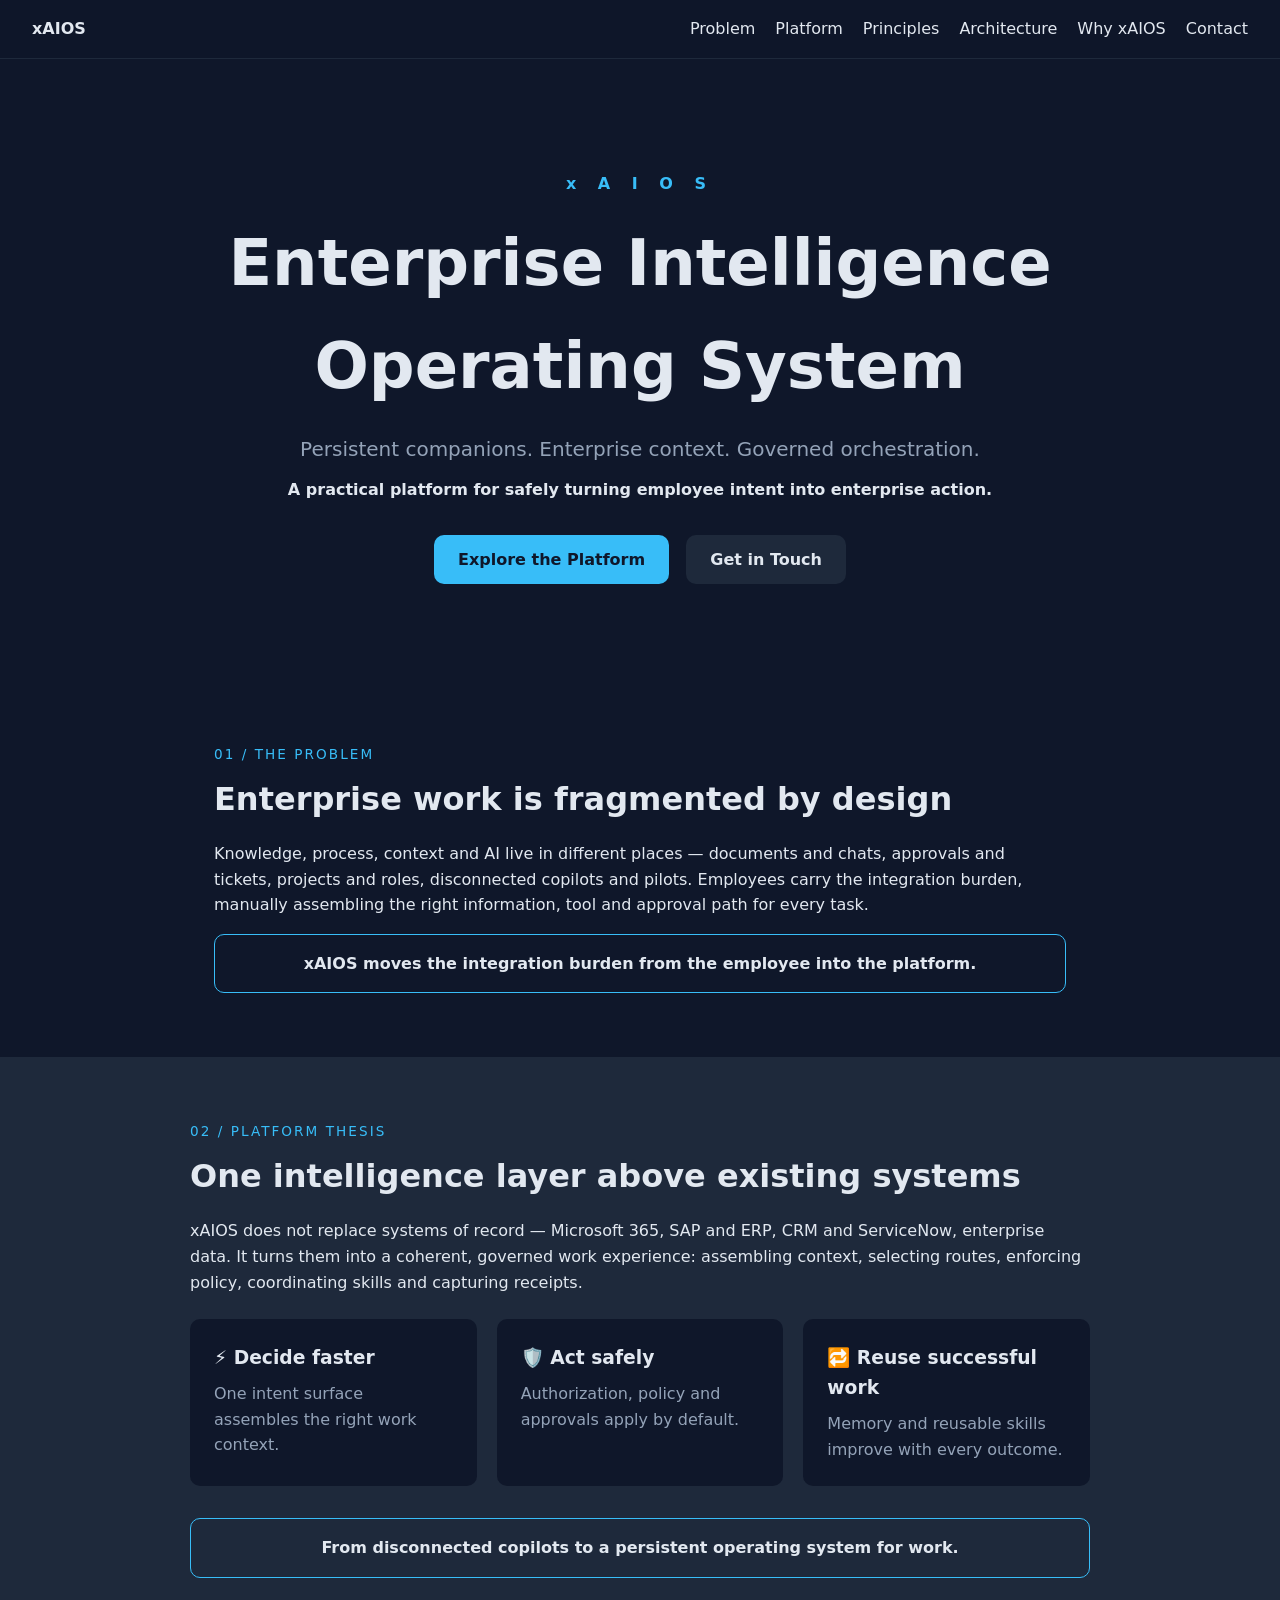
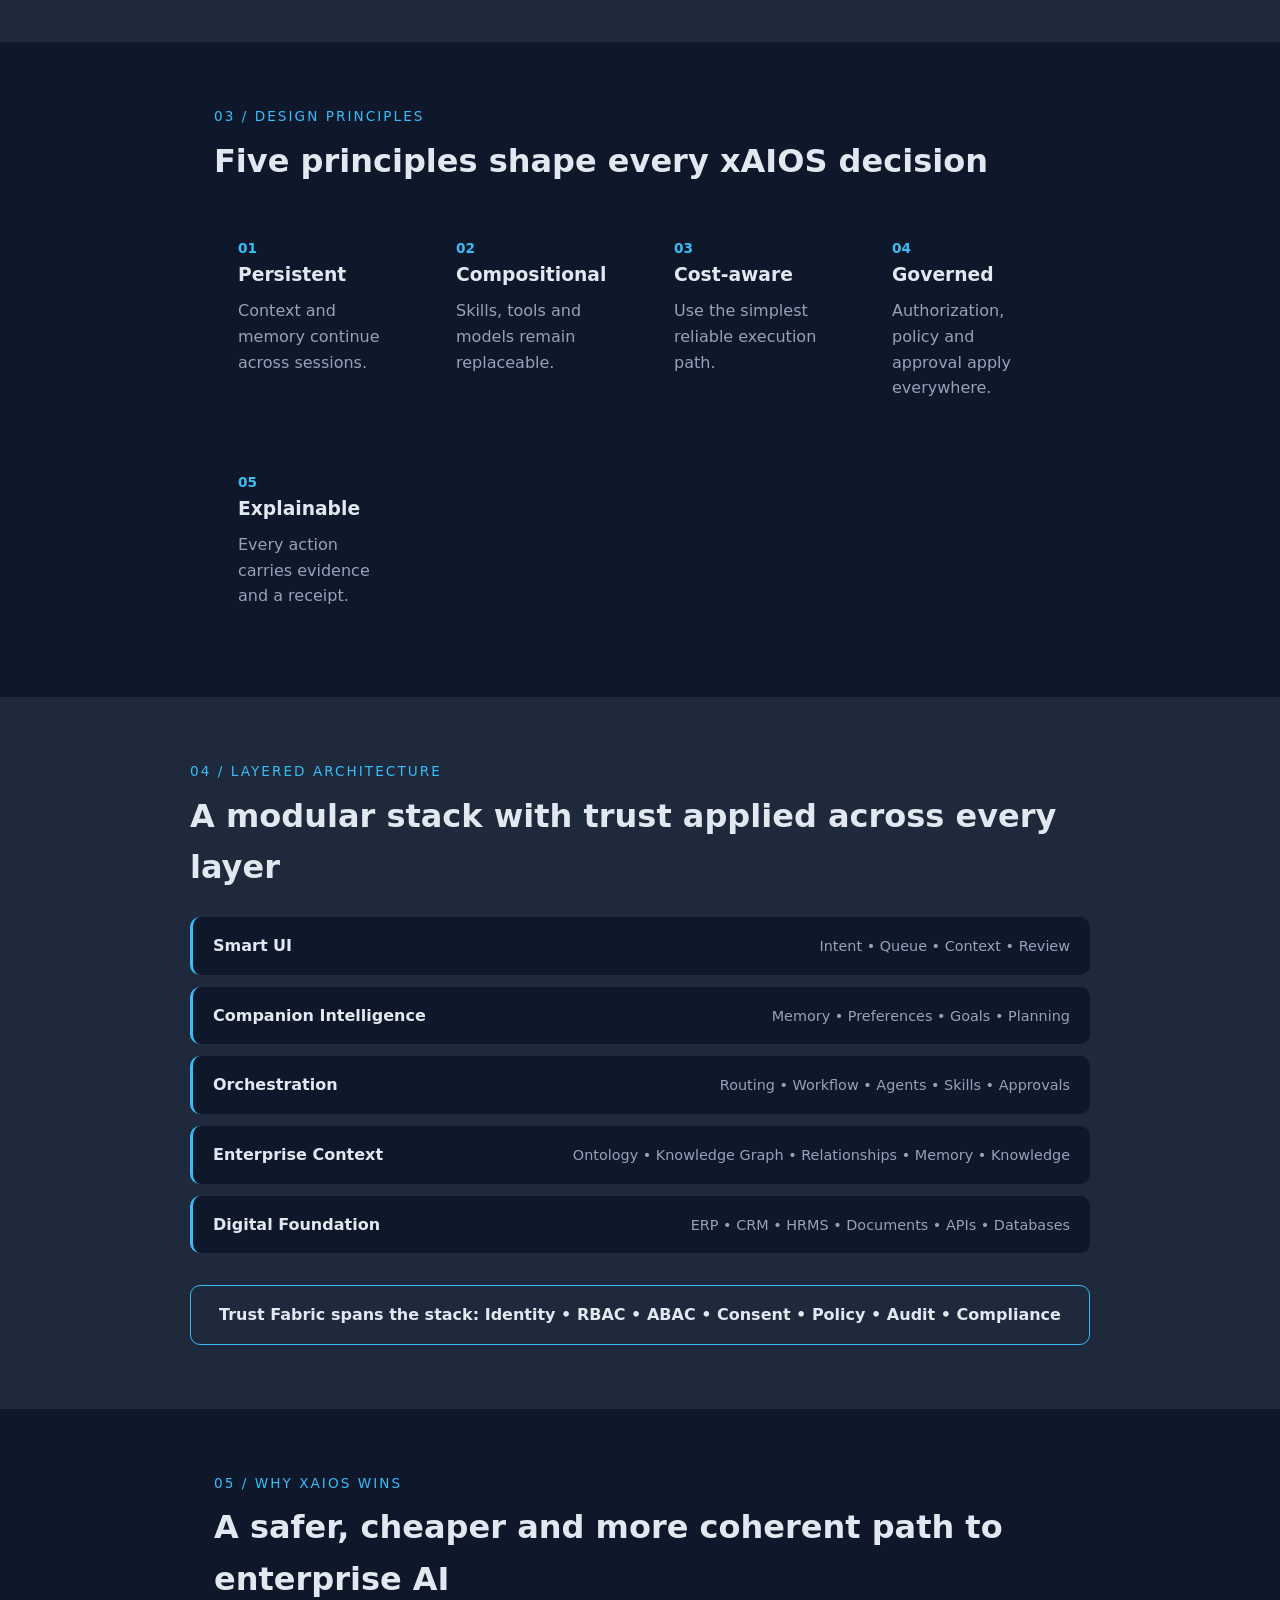
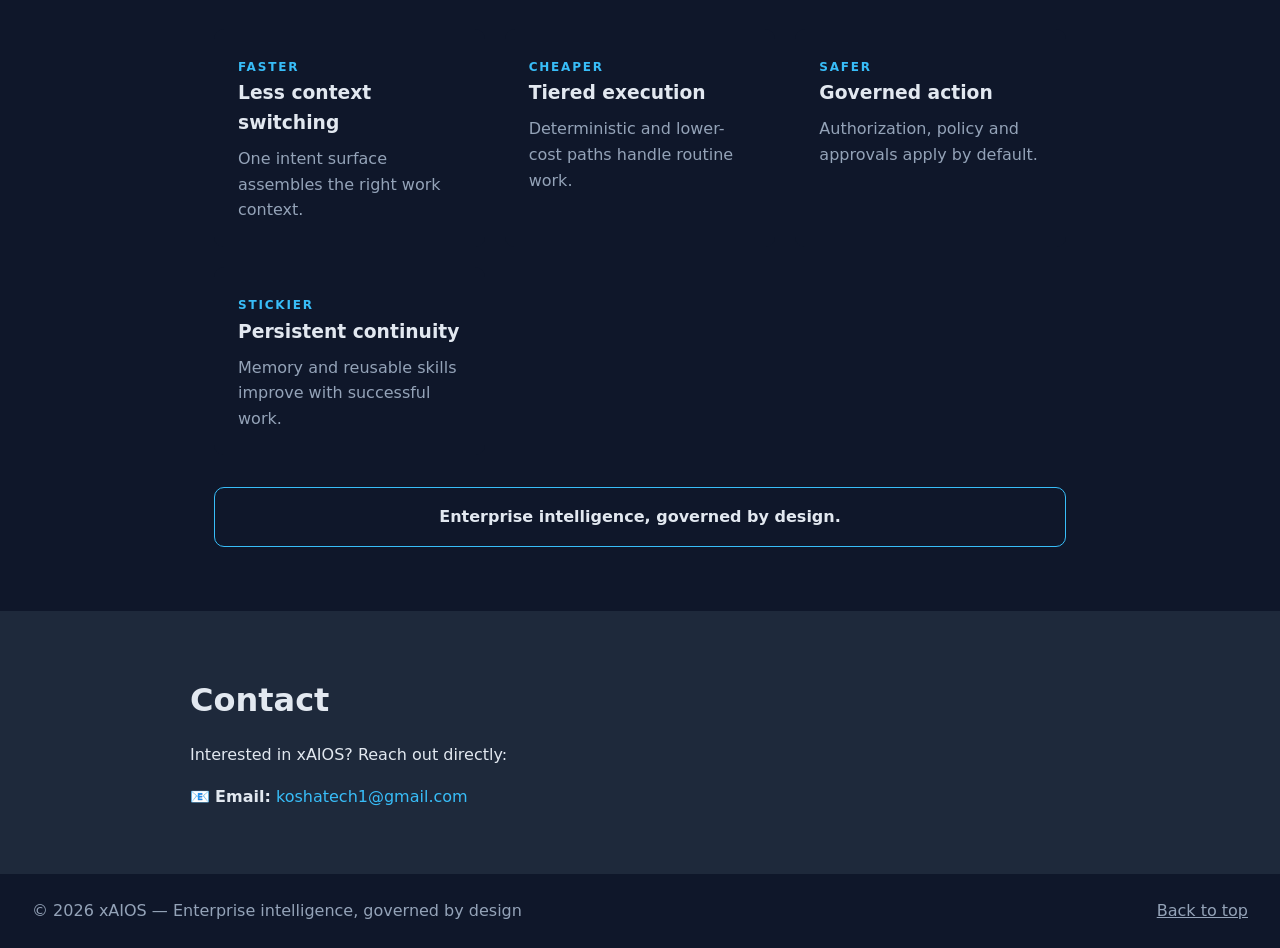
==== index.html @ 24272462 "Initial commit: xAIOS one-page website Co-authored-by: Copilot <223556219+Copilot@users.noreply.gith" ====
<!DOCTYPE html>
<html lang="en">
<head>
  <meta charset="UTF-8" />
  <meta name="viewport" content="width=device-width, initial-scale=1.0" />
  <title>xAIOS — Enterprise Intelligence Operating System</title>
  <meta name="description" content="xAIOS: persistent companions, enterprise context, governed orchestration. A practical platform for safely turning employee intent into enterprise action." />
  <link rel="stylesheet" href="style.css" />
</head>
<body>
  <header class="navbar">
    <a class="logo" href="#hero">xAIOS</a>
    <nav>
      <a href="#problem">Problem</a>
      <a href="#thesis">Platform</a>
      <a href="#principles">Principles</a>
      <a href="#architecture">Architecture</a>
      <a href="#why">Why xAIOS</a>
      <a href="#contact">Contact</a>
    </nav>
  </header>

  <!-- Hero -->
  <section id="hero" class="hero">
    <p class="eyebrow">x A I O S</p>
    <h1>Enterprise Intelligence<br />Operating System</h1>
    <p class="tagline">Persistent companions. Enterprise context. Governed orchestration.</p>
    <p class="subtag">A practical platform for safely turning employee intent into enterprise action.</p>
    <div class="cta-group">
      <a class="btn primary" href="#thesis">Explore the Platform</a>
      <a class="btn secondary" href="#contact">Get in Touch</a>
    </div>
  </section>

  <!-- Problem -->
  <section id="problem" class="section">
    <p class="kicker">01 / The Problem</p>
    <h2>Enterprise work is fragmented by design</h2>
    <p>
      Knowledge, process, context and AI live in different places — documents and
      chats, approvals and tickets, projects and roles, disconnected copilots and
      pilots. Employees carry the integration burden, manually assembling the right
      information, tool and approval path for every task.
    </p>
    <p class="callout">xAIOS moves the integration burden from the employee into the platform.</p>
  </section>

  <!-- Platform thesis -->
  <section id="thesis" class="section alt">
    <p class="kicker">02 / Platform Thesis</p>
    <h2>One intelligence layer above existing systems</h2>
    <p>
      xAIOS does not replace systems of record — Microsoft 365, SAP and ERP, CRM and
      ServiceNow, enterprise data. It turns them into a coherent, governed work
      experience: assembling context, selecting routes, enforcing policy,
      coordinating skills and capturing receipts.
    </p>
    <div class="cards">
      <div class="card"><h3>⚡ Decide faster</h3><p>One intent surface assembles the right work context.</p></div>
      <div class="card"><h3>🛡️ Act safely</h3><p>Authorization, policy and approvals apply by default.</p></div>
      <div class="card"><h3>🔁 Reuse successful work</h3><p>Memory and reusable skills improve with every outcome.</p></div>
    </div>
    <p class="callout">From disconnected copilots to a persistent operating system for work.</p>
  </section>

  <!-- Design principles -->
  <section id="principles" class="section">
    <p class="kicker">03 / Design Principles</p>
    <h2>Five principles shape every xAIOS decision</h2>
    <div class="cards five">
      <div class="card"><span class="num">01</span><h3>Persistent</h3><p>Context and memory continue across sessions.</p></div>
      <div class="card"><span class="num">02</span><h3>Compositional</h3><p>Skills, tools and models remain replaceable.</p></div>
      <div class="card"><span class="num">03</span><h3>Cost-aware</h3><p>Use the simplest reliable execution path.</p></div>
      <div class="card"><span class="num">04</span><h3>Governed</h3><p>Authorization, policy and approval apply everywhere.</p></div>
      <div class="card"><span class="num">05</span><h3>Explainable</h3><p>Every action carries evidence and a receipt.</p></div>
    </div>
  </section>

  <!-- Architecture -->
  <section id="architecture" class="section alt">
    <p class="kicker">04 / Layered Architecture</p>
    <h2>A modular stack with trust applied across every layer</h2>
    <ul class="stack">
      <li><strong>Smart UI</strong><span>Intent • Queue • Context • Review</span></li>
      <li><strong>Companion Intelligence</strong><span>Memory • Preferences • Goals • Planning</span></li>
      <li><strong>Orchestration</strong><span>Routing • Workflow • Agents • Skills • Approvals</span></li>
      <li><strong>Enterprise Context</strong><span>Ontology • Knowledge Graph • Relationships • Memory • Knowledge</span></li>
      <li><strong>Digital Foundation</strong><span>ERP • CRM • HRMS • Documents • APIs • Databases</span></li>
    </ul>
    <p class="callout">
      Trust Fabric spans the stack: Identity • RBAC • ABAC • Consent • Policy • Audit • Compliance
    </p>
  </section>

  <!-- Why xAIOS wins -->
  <section id="why" class="section">
    <p class="kicker">05 / Why xAIOS Wins</p>
    <h2>A safer, cheaper and more coherent path to enterprise AI</h2>
    <div class="cards">
      <div class="card"><span class="label">Faster</span><h3>Less context switching</h3><p>One intent surface assembles the right work context.</p></div>
      <div class="card"><span class="label">Cheaper</span><h3>Tiered execution</h3><p>Deterministic and lower-cost paths handle routine work.</p></div>
      <div class="card"><span class="label">Safer</span><h3>Governed action</h3><p>Authorization, policy and approvals apply by default.</p></div>
      <div class="card"><span class="label">Stickier</span><h3>Persistent continuity</h3><p>Memory and reusable skills improve with successful work.</p></div>
    </div>
    <p class="callout">Enterprise intelligence, governed by design.</p>
  </section>

  <!-- Contact -->
  <section id="contact" class="section alt">
    <h2>Contact</h2>
    <p>Interested in xAIOS? Reach out directly:</p>
    <ul class="contact-list">
      <li>📧 <strong>Email:</strong> <a id="email-link" href="#">koshatech1 [at] gmail.com</a></li>
    </ul>
  </section>

  <footer class="footer">
    <p>© 2026 xAIOS — Enterprise intelligence, governed by design</p>
    <nav><a href="#hero">Back to top</a></nav>
  </footer>

  <script>
    // Assemble the email at runtime so scrapers reading the HTML source don't find it.
    (function () {
      const user = "koshatech1";
      const domain = "gmail.com";
      const link = document.getElementById("email-link");
      link.href = "mailto:" + user + "@" + domain;
      link.textContent = user + "@" + domain;
    })();
  </script>
</body>
</html>
---- style.css ----
:root {
  --bg: #0f172a;
  --surface: #1e293b;
  --text: #e2e8f0;
  --muted: #94a3b8;
  --accent: #38bdf8;
  --radius: 10px;
}

* { box-sizing: border-box; margin: 0; }

html { scroll-behavior: smooth; }

body {
  font-family: system-ui, -apple-system, "Segoe UI", sans-serif;
  background: var(--bg);
  color: var(--text);
  line-height: 1.6;
}

/* Nav */
.navbar {
  position: sticky; top: 0; z-index: 10;
  display: flex; justify-content: space-between; align-items: center;
  flex-wrap: wrap; gap: 0.5rem 1.5rem;
  padding: 1rem 2rem;
  background: rgba(15, 23, 42, 0.9);
  backdrop-filter: blur(8px);
  border-bottom: 1px solid var(--surface);
}
.navbar nav { display: flex; flex-wrap: wrap; gap: 0.4rem 1.25rem; }
.navbar a { color: var(--text); text-decoration: none; }
.navbar a:hover { color: var(--accent); }
.logo { font-weight: 700; }

/* Hero */
.hero {
  text-align: center;
  padding: 7rem 1.5rem 6rem;
}
.hero h1 { font-size: clamp(2.5rem, 6vw, 4rem); }
.eyebrow {
  letter-spacing: 0.5em;
  color: var(--accent);
  font-weight: 600;
  margin-bottom: 1rem;
}
.tagline { color: var(--muted); font-size: 1.25rem; margin: 1rem auto 0.75rem; max-width: 60ch; }
.subtag { color: var(--text); font-weight: 600; margin-bottom: 2rem; }

/* Buttons */
.btn {
  display: inline-block;
  padding: 0.75rem 1.5rem;
  border-radius: var(--radius);
  text-decoration: none;
  font-weight: 600;
  border: none; cursor: pointer; font-size: 1rem;
}
.btn.primary { background: var(--accent); color: #0f172a; }
.btn.secondary { background: var(--surface); color: var(--text); margin-left: 0.75rem; }
.btn:hover { opacity: 0.9; }

/* Sections */
.section { max-width: 900px; margin: 0 auto; padding: 4rem 1.5rem; }
.section.alt { max-width: none; background: var(--surface); }
.section.alt > * { max-width: 900px; margin-left: auto; margin-right: auto; }
.section h2 { font-size: 2rem; margin-bottom: 1rem; }
.section p + p { margin-top: 1rem; }

/* Section kicker (e.g., "01 / The Problem") */
.kicker {
  color: var(--accent);
  text-transform: uppercase;
  letter-spacing: 0.15em;
  font-size: 0.85rem;
  margin-bottom: 0.5rem;
}

/* Callout banner */
.callout {
  margin-top: 2rem;
  padding: 1rem 1.5rem;
  border: 1px solid var(--accent);
  border-radius: var(--radius);
  text-align: center;
  font-weight: 600;
}

/* Feature cards */
.cards { display: grid; grid-template-columns: repeat(auto-fit, minmax(220px, 1fr)); gap: 1.25rem; margin-top: 1.5rem; }
.cards.five { grid-template-columns: repeat(auto-fit, minmax(170px, 1fr)); }
.card { background: var(--bg); padding: 1.5rem; border-radius: var(--radius); }
.card h3 { margin-bottom: 0.5rem; }
.card p { color: var(--muted); }
.card .num { color: var(--accent); font-weight: 700; font-size: 0.85rem; }
.card .label {
  color: var(--accent);
  text-transform: uppercase;
  letter-spacing: 0.15em;
  font-size: 0.75rem;
  font-weight: 700;
}

/* Architecture stack */
.stack { list-style: none; padding: 0; margin-top: 1.5rem; display: grid; gap: 0.75rem; }
.stack li {
  display: flex; justify-content: space-between; align-items: baseline; gap: 1rem;
  background: var(--bg);
  border-left: 3px solid var(--accent);
  border-radius: var(--radius);
  padding: 1rem 1.25rem;
}
.stack li span { color: var(--muted); font-size: 0.9rem; text-align: right; }

/* Contact details */
.contact-list {
  list-style: none;
  padding: 0;
  margin-top: 1rem;
  display: grid;
  gap: 0.75rem;
}
.contact-list a { color: var(--accent); text-decoration: none; }
.contact-list a:hover { text-decoration: underline; }

/* Footer */
.footer {
  display: flex; justify-content: space-between; flex-wrap: wrap; gap: 0.5rem;
  padding: 1.5rem 2rem;
  border-top: 1px solid var(--surface);
  color: var(--muted);
}
.footer a { color: var(--muted); margin-left: 1rem; }
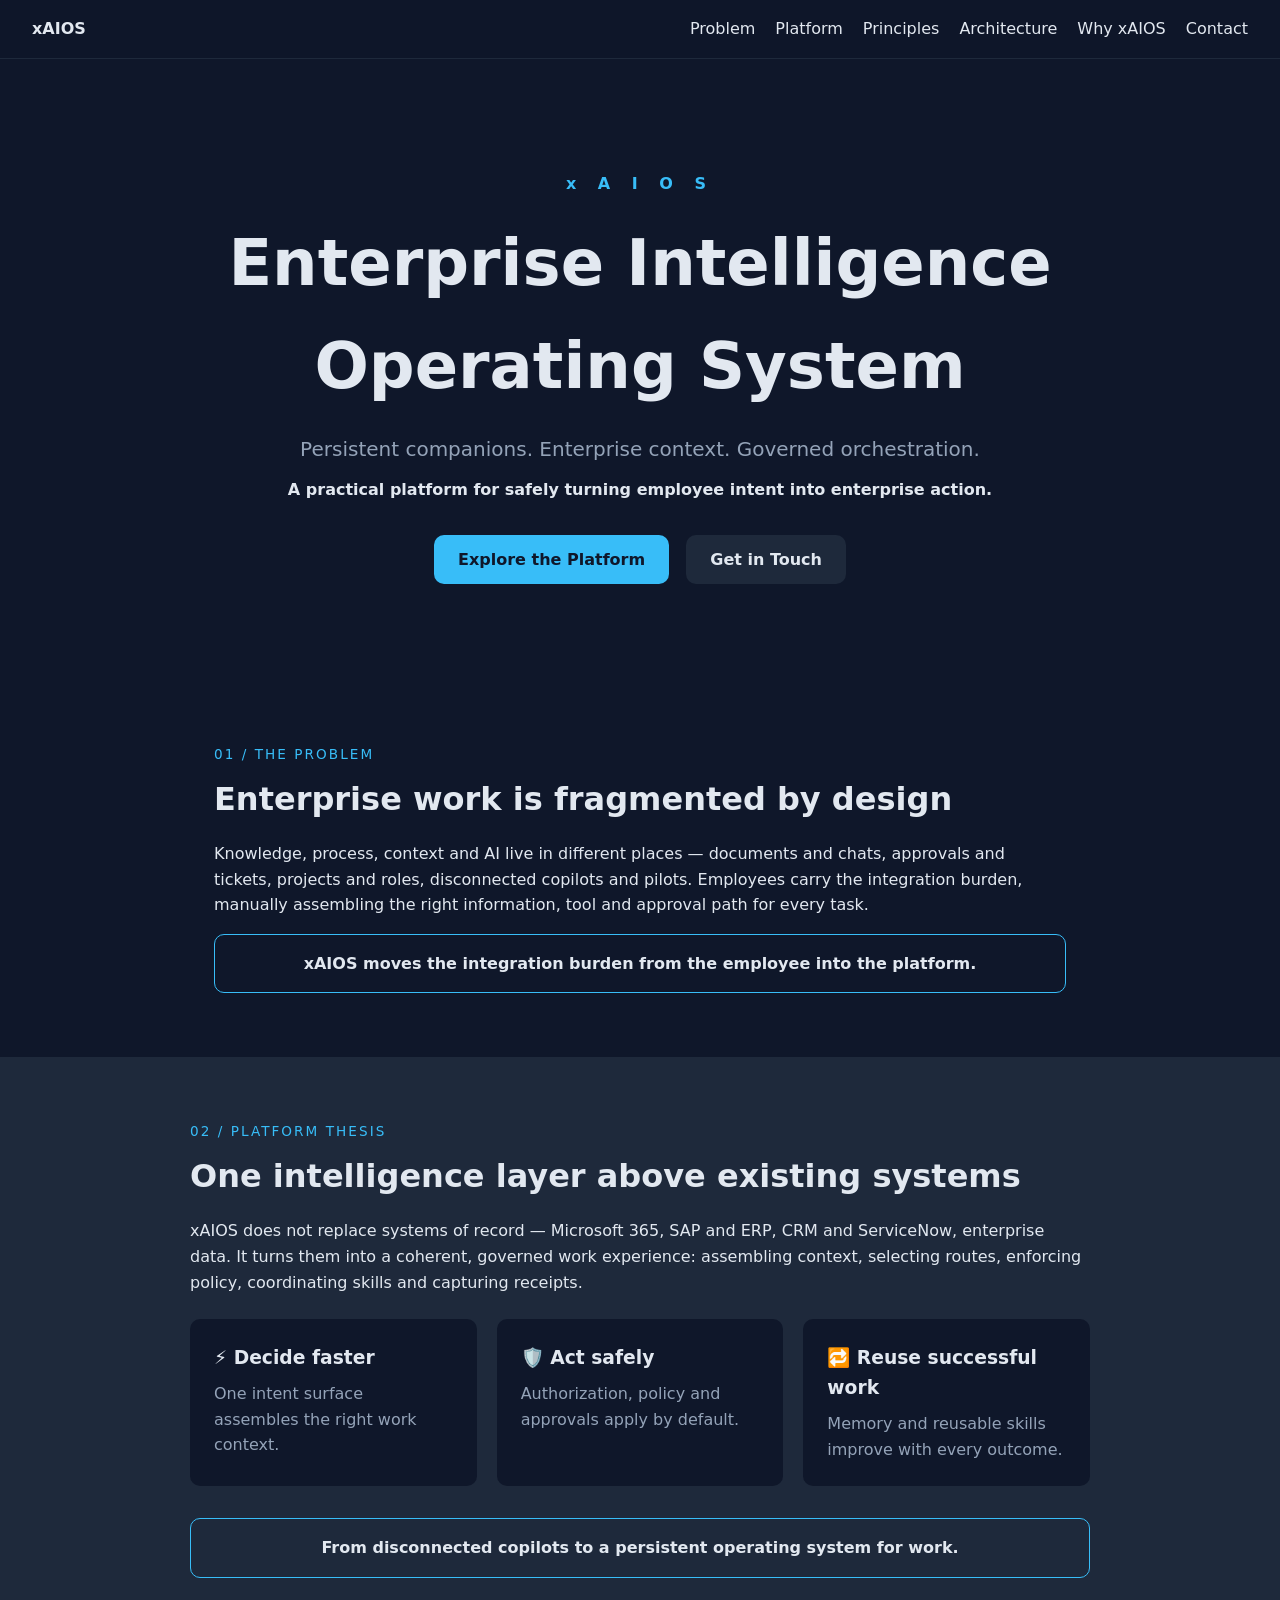
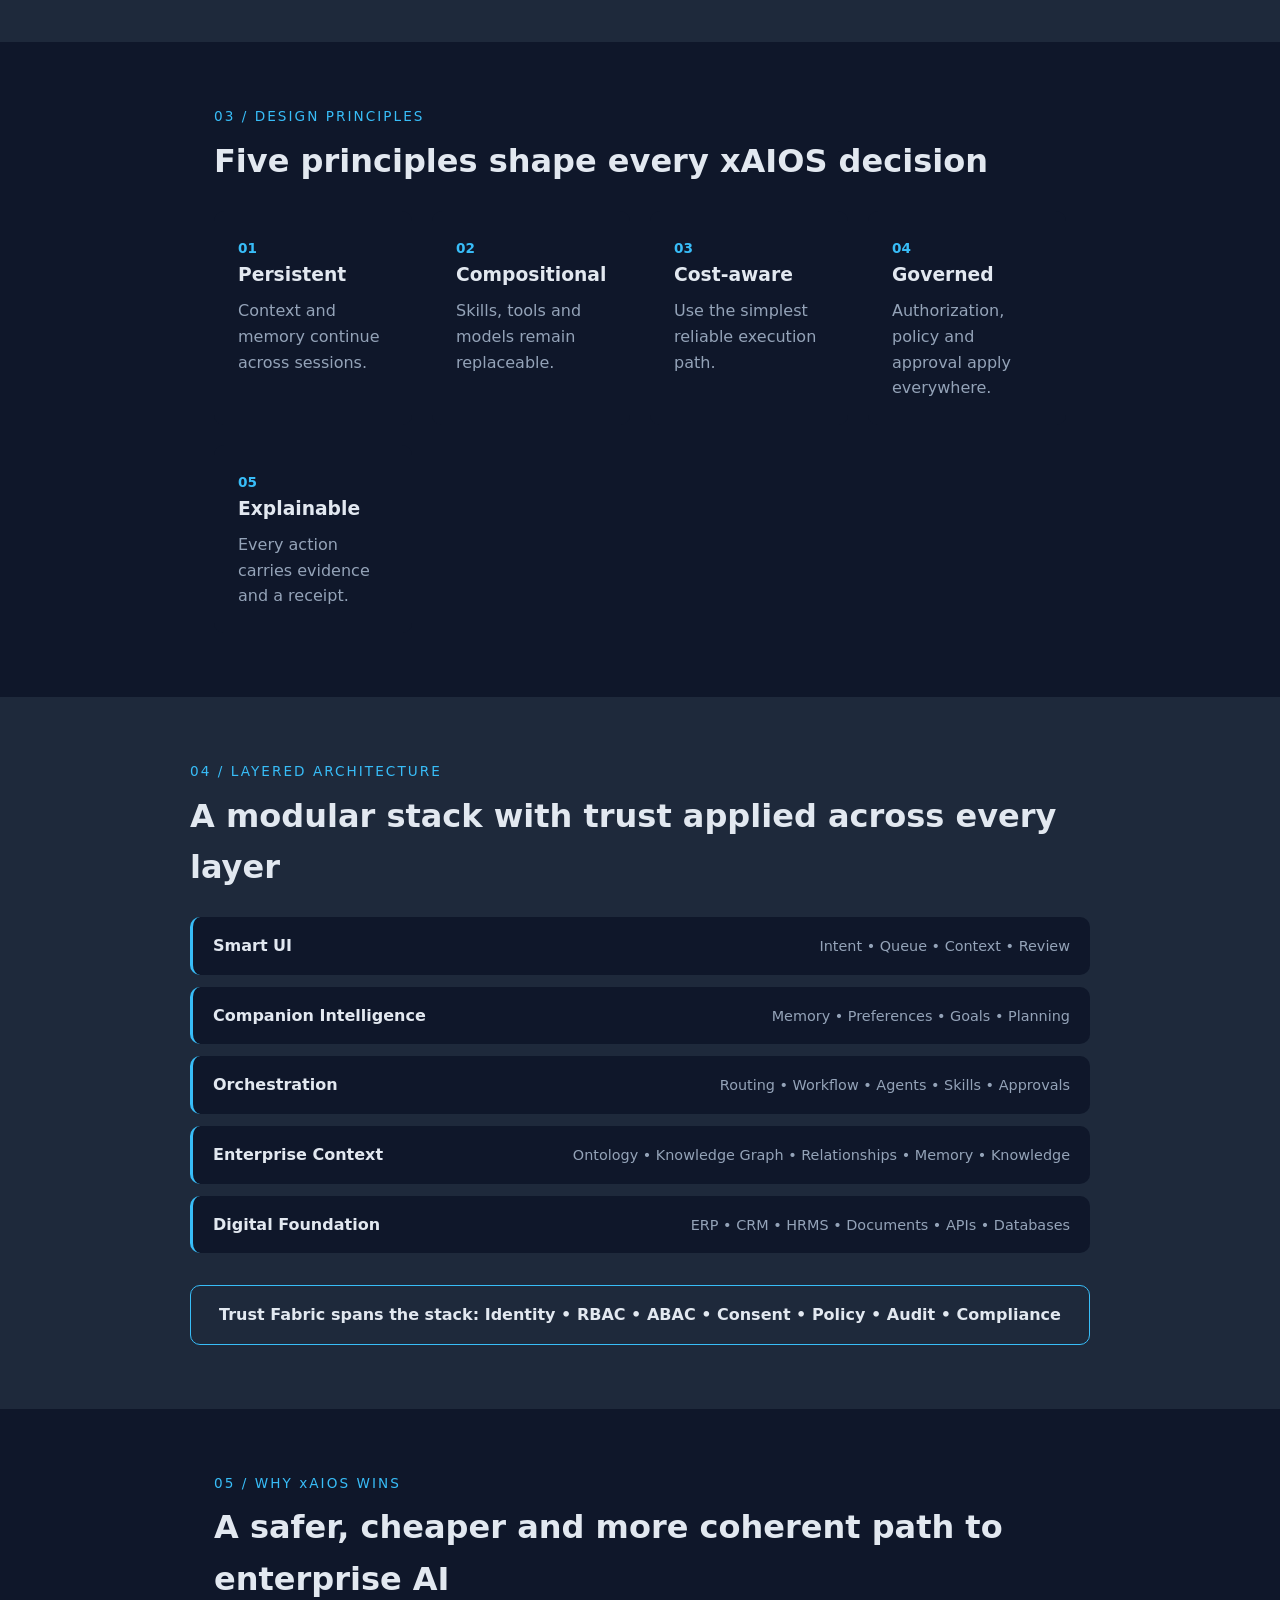
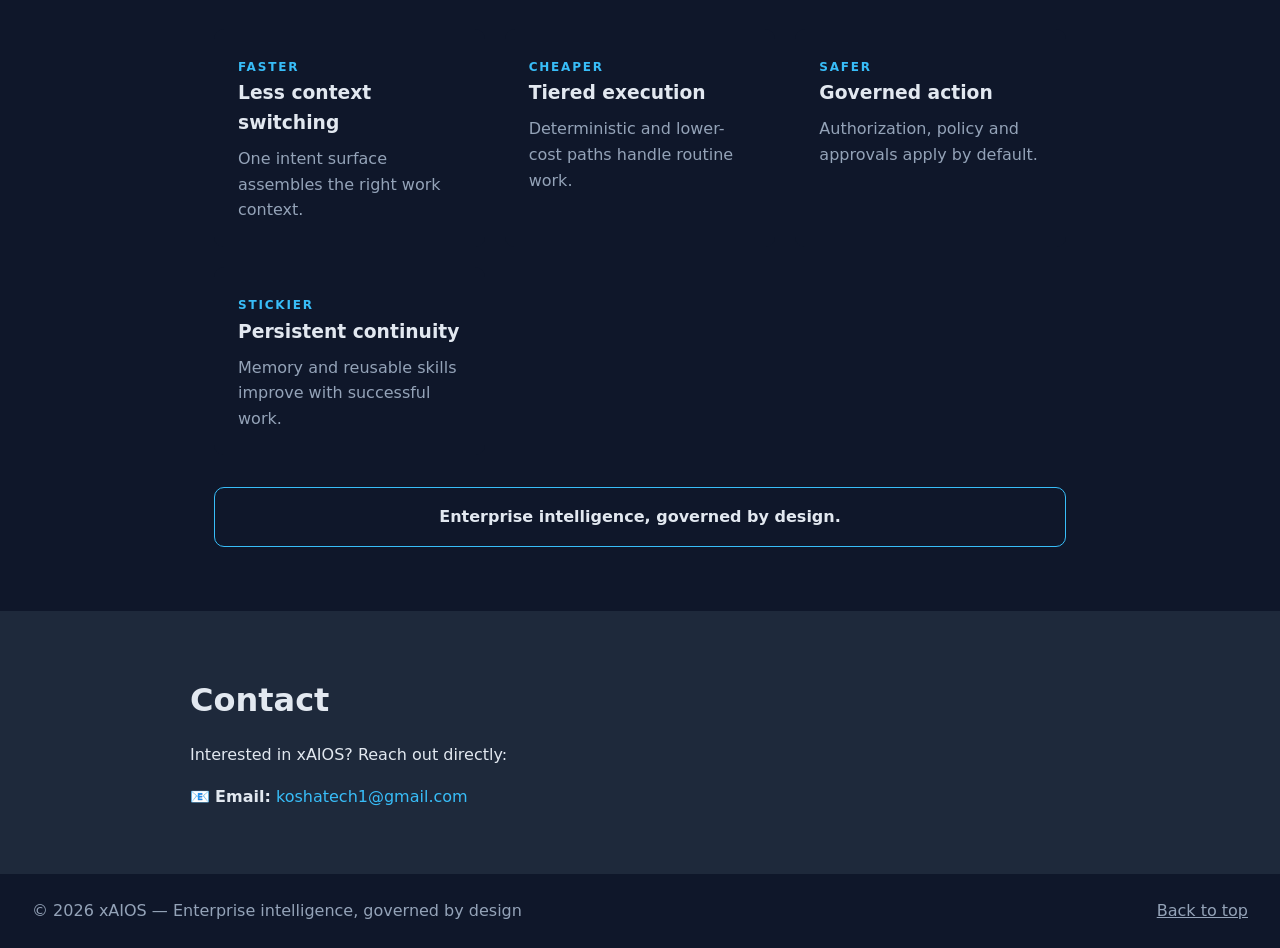
==== commit 9f438294: "Preserve lowercase x in xAIOS brand within uppercased kicker text Co-authored-by: Copilot <223556219" ====
--- a/index.html
+++ b/index.html
@@ -10,7 +10,10 @@
 <body>
   <header class="navbar">
     <a class="logo" href="#hero">xAIOS</a>
-    <nav>
+    <button class="nav-toggle" id="nav-toggle" aria-label="Toggle navigation menu" aria-expanded="false" aria-controls="nav-menu">
+      <span></span><span></span><span></span>
+    </button>
+    <nav id="nav-menu">
       <a href="#problem">Problem</a>
       <a href="#thesis">Platform</a>
       <a href="#principles">Principles</a>
@@ -94,7 +97,7 @@
 
   <!-- Why xAIOS wins -->
   <section id="why" class="section">
-    <p class="kicker">05 / Why xAIOS Wins</p>
+    <p class="kicker">05 / Why <span class="brand">xAIOS</span> Wins</p>
     <h2>A safer, cheaper and more coherent path to enterprise AI</h2>
     <div class="cards">
       <div class="card"><span class="label">Faster</span><h3>Less context switching</h3><p>One intent surface assembles the right work context.</p></div>
@@ -128,6 +131,24 @@
       link.href = "mailto:" + user + "@" + domain;
       link.textContent = user + "@" + domain;
     })();
+
+    // Mobile hamburger menu: toggle open/closed, close after choosing a link.
+    (function () {
+      const toggle = document.getElementById("nav-toggle");
+      const menu = document.getElementById("nav-menu");
+      toggle.addEventListener("click", () => {
+        const open = menu.classList.toggle("open");
+        toggle.classList.toggle("open", open);
+        toggle.setAttribute("aria-expanded", open);
+      });
+      menu.querySelectorAll("a").forEach((a) =>
+        a.addEventListener("click", () => {
+          menu.classList.remove("open");
+          toggle.classList.remove("open");
+          toggle.setAttribute("aria-expanded", "false");
+        })
+      );
+    })();
   </script>
 </body>
 </html>
--- a/style.css
+++ b/style.css
@@ -76,6 +76,8 @@
   font-size: 0.85rem;
   margin-bottom: 0.5rem;
 }
+/* Keep the lowercase x in the brand even inside uppercased text */
+.brand { text-transform: none; }
 
 /* Callout banner */
 .callout {
@@ -132,3 +134,53 @@
   color: var(--muted);
 }
 .footer a { color: var(--muted); margin-left: 1rem; }
+
+/* Hamburger button (hidden on desktop) */
+.nav-toggle {
+  display: none;
+  flex-direction: column;
+  justify-content: center;
+  gap: 5px;
+  width: 42px; height: 42px;
+  background: none; border: none; cursor: pointer;
+  padding: 8px;
+}
+.nav-toggle span {
+  display: block;
+  height: 2px; width: 100%;
+  background: var(--text);
+  border-radius: 2px;
+  transition: transform 0.25s ease, opacity 0.25s ease;
+}
+/* Animate into an X when open */
+.nav-toggle.open span:nth-child(1) { transform: translateY(7px) rotate(45deg); }
+.nav-toggle.open span:nth-child(2) { opacity: 0; }
+.nav-toggle.open span:nth-child(3) { transform: translateY(-7px) rotate(-45deg); }
+
+/* Mobile layout */
+@media (max-width: 768px) {
+  .nav-toggle { display: flex; }
+
+  .navbar nav {
+    /* Full-width dropdown below the bar, hidden until toggled */
+    display: none;
+    flex-direction: column;
+    gap: 0;
+    flex-basis: 100%;
+    width: 100%;
+    border-top: 1px solid var(--surface);
+    margin-top: 0.75rem;
+  }
+  .navbar nav.open { display: flex; }
+  .navbar nav a {
+    padding: 0.9rem 0.25rem;
+    border-bottom: 1px solid var(--surface);
+    font-size: 1.05rem;
+  }
+
+  /* Tidy mobile spacing */
+  .hero { padding: 4rem 1.25rem 3.5rem; }
+  .section { padding: 3rem 1.25rem; }
+  .stack li { flex-direction: column; align-items: flex-start; gap: 0.25rem; }
+  .stack li span { text-align: left; }
+}
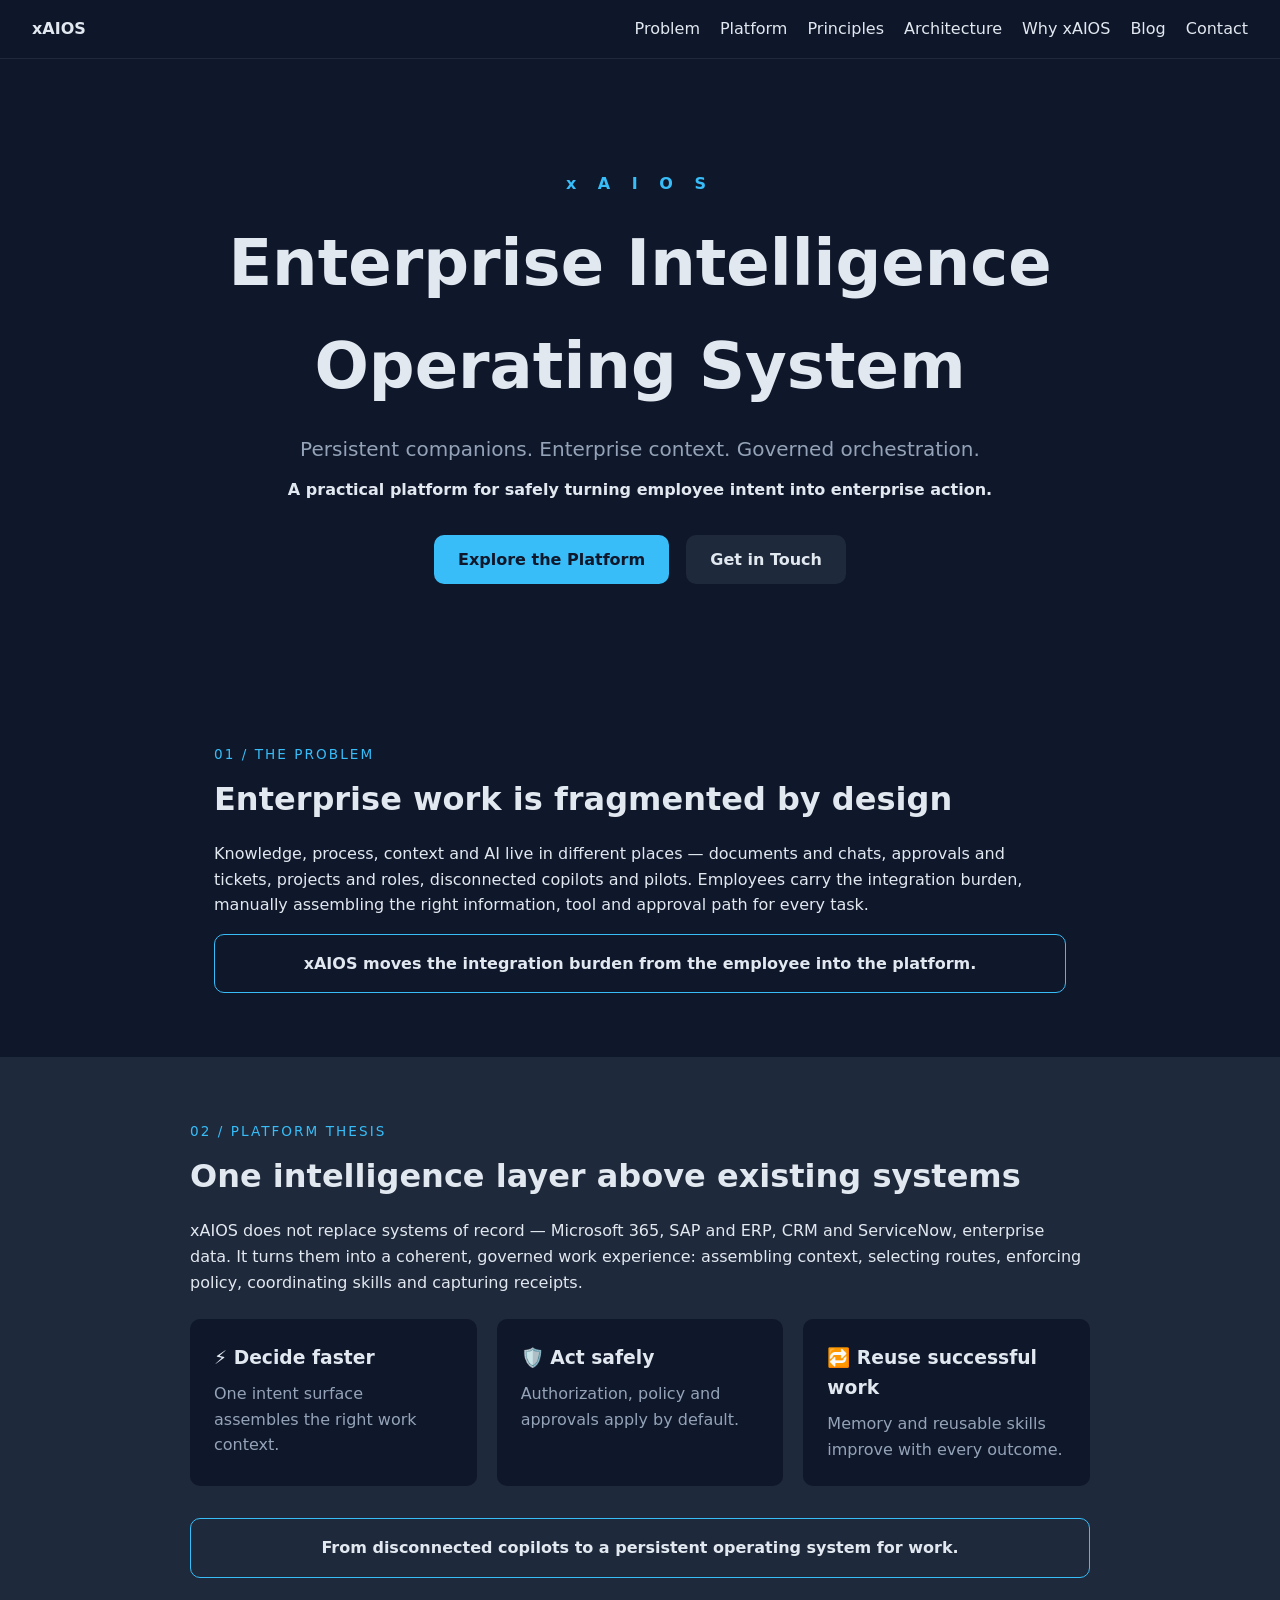
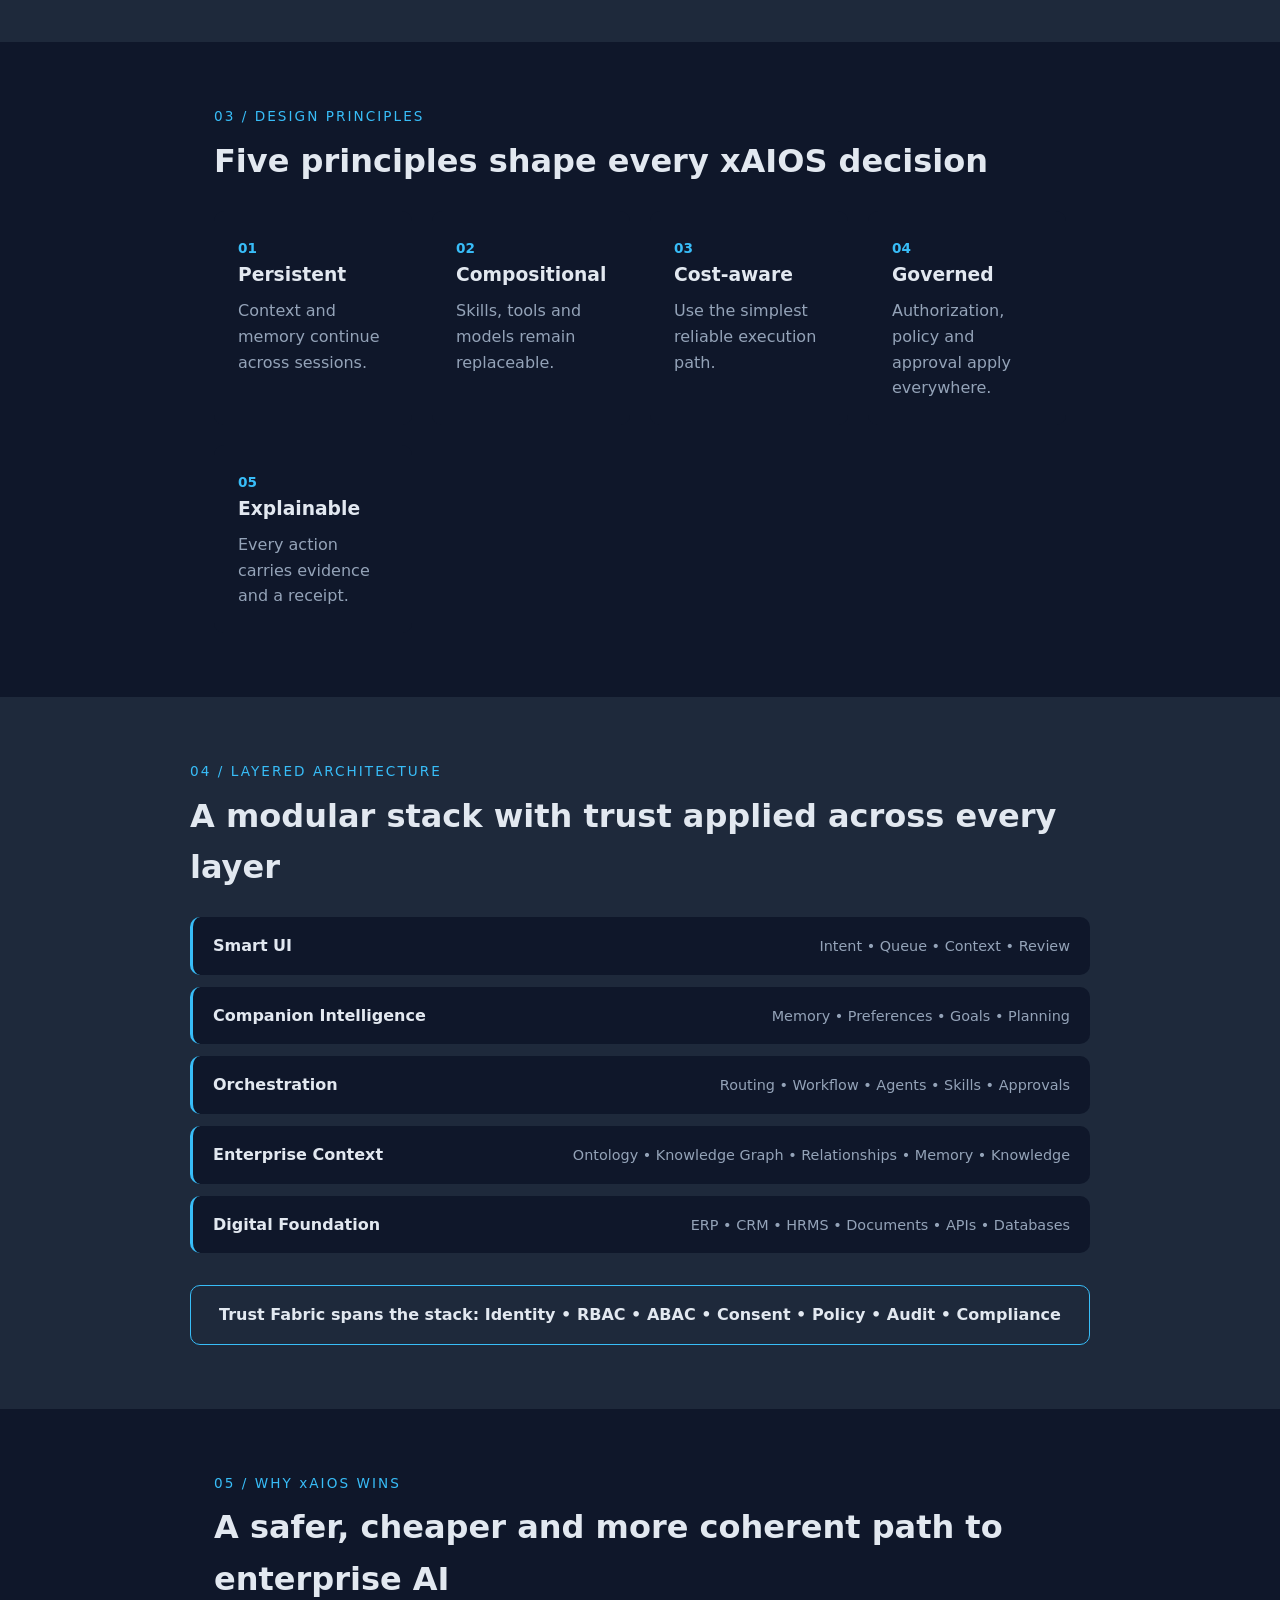
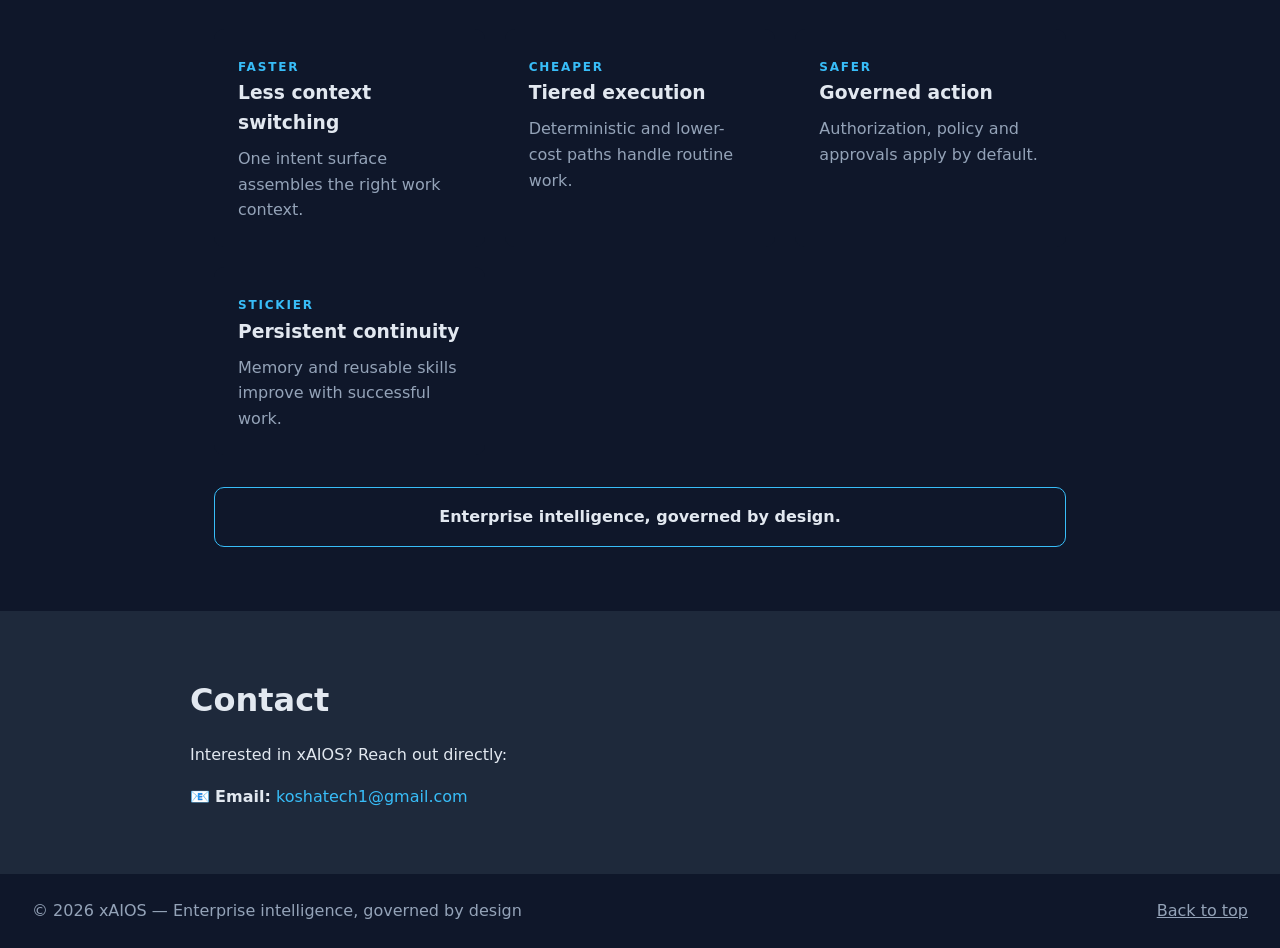
==== commit 992217dc: "Blog Feature" ====
--- a/index.html
+++ b/index.html
@@ -19,6 +19,7 @@
       <a href="#principles">Principles</a>
       <a href="#architecture">Architecture</a>
       <a href="#why">Why xAIOS</a>
+      <a href="blog/">Blog</a>
       <a href="#contact">Contact</a>
     </nav>
   </header>
--- a/style.css
+++ b/style.css
@@ -32,6 +32,33 @@
 .navbar a { color: var(--text); text-decoration: none; }
 .navbar a:hover { color: var(--accent); }
 .logo { font-weight: 700; }
+
+/* Blog pages */
+.blog-header {
+  position: sticky; top: 0; z-index: 10;
+  display: flex; justify-content: space-between; align-items: center;
+  flex-wrap: wrap; gap: 0.5rem 1.5rem;
+  padding: 1rem 2rem;
+  background: rgba(15, 23, 42, 0.9);
+  backdrop-filter: blur(8px);
+  border-bottom: 1px solid var(--surface);
+}
+.blog-header nav { display: flex; flex-wrap: wrap; gap: 0.4rem 1.25rem; }
+.blog-header a { color: var(--text); text-decoration: none; }
+.blog-header a:hover { color: var(--accent); }
+.blog-list { margin-top: 1.5rem; }
+.blog-card { display: block; color: var(--text); text-decoration: none; }
+.blog-card:hover h2 { color: var(--accent); }
+.blog-card h2 { font-size: 1.4rem; margin-bottom: 0.5rem; }
+.blog-card p { color: var(--muted); }
+.post-date { color: var(--muted); font-size: 0.9rem; }
+.blog-card .read-more { color: var(--accent); margin-top: 1rem; }
+.blog-article { max-width: 760px; }
+.blog-article .kicker a { color: var(--accent); text-decoration: none; }
+.blog-article .post-content { margin-top: 1.5rem; }
+.blog-article .post-content p { margin-bottom: 1rem; }
+.blog-article .post-content ul { padding-left: 1.5rem; margin: 0 0 1rem; }
+.blog-article .post-content li + li { margin-top: 0.4rem; }
 
 /* Hero */
 .hero {
@@ -160,6 +187,9 @@
 /* Mobile layout */
 @media (max-width: 768px) {
   .nav-toggle { display: flex; }
+
+  .blog-header { padding: 1rem 1.25rem; }
+  .blog-header nav { gap: 0.4rem 0.9rem; }
 
   .navbar nav {
     /* Full-width dropdown below the bar, hidden until toggled */
